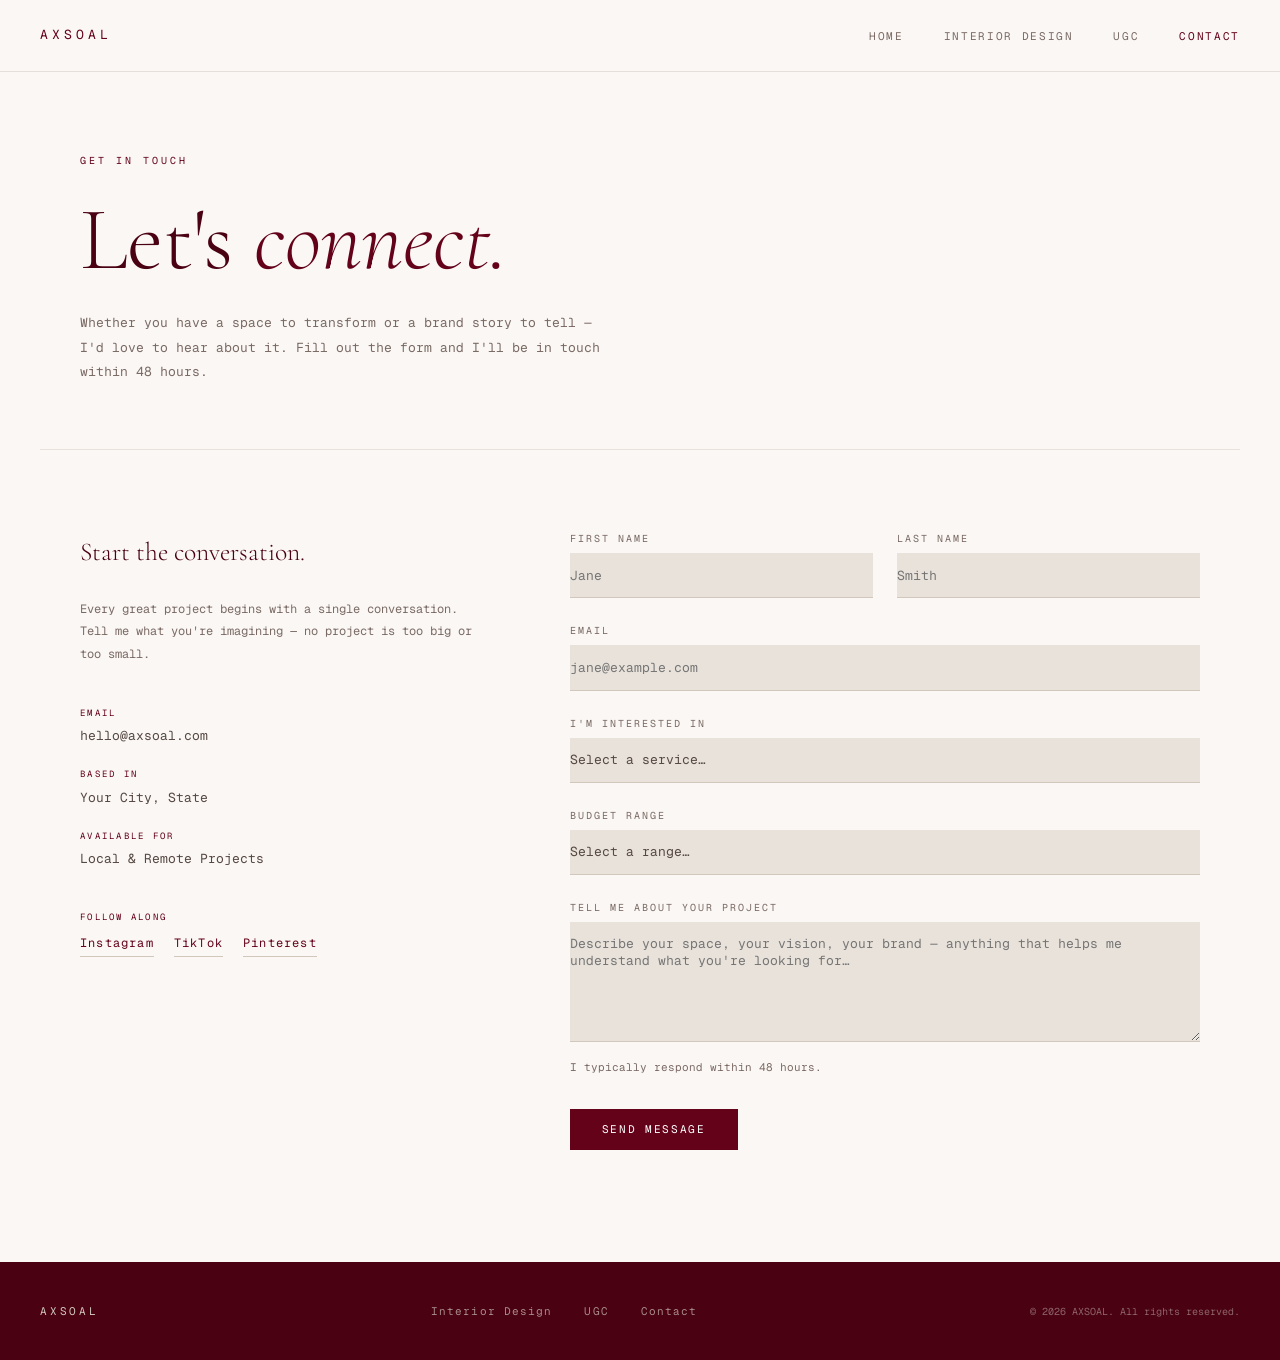
==== contact.html @ 8e4dd04a "Add files via upload" ====
<!DOCTYPE html>
<html lang="en">
<head>
  <meta charset="UTF-8" />
  <meta name="viewport" content="width=device-width, initial-scale=1.0" />
  <title>Contact — AXSOAL</title>
  <link rel="preconnect" href="https://fonts.googleapis.com" />
  <link rel="preconnect" href="https://fonts.gstatic.com" crossorigin />
  <link href="https://fonts.googleapis.com/css2?family=Cormorant+Garamond:ital,wght@0,300;0,400;1,300;1,400&family=Geist+Mono:wght@300;400&display=swap" rel="stylesheet" />
  <link rel="stylesheet" href="style.css" />
</head>
<body>
  <nav class="nav">
    <a href="index.html" class="nav-logo">AXSOAL</a>
    <ul class="nav-links">
      <li><a href="index.html">Home</a></li>
      <li><a href="interior.html">Interior Design</a></li>
      <li><a href="ugc.html">UGC</a></li>
      <li><a href="contact.html" class="active">Contact</a></li>
    </ul>
    <button class="nav-toggle" aria-label="menu">☰</button>
  </nav>

  <div class="page-header fade-up">
    <div class="page-eyebrow">Get in Touch</div>
    <h1 class="page-title">Let's <em>connect.</em></h1>
    <p class="page-desc">Whether you have a space to transform or a brand story to tell — I'd love to hear about it. Fill out the form and I'll be in touch within 48 hours.</p>
  </div>

  <section class="contact-section">
    <div class="contact-grid">
      <div class="contact-info">
        <h3>Start the conversation.</h3>
        <p>Every great project begins with a single conversation. Tell me what you're imagining — no project is too big or too small.</p>

        <div class="contact-detail">
          <div class="contact-detail-label">Email</div>
          <div class="contact-detail-value">hello@axsoal.com</div>
        </div>
        <div class="contact-detail">
          <div class="contact-detail-label">Based in</div>
          <div class="contact-detail-value">Your City, State</div>
        </div>
        <div class="contact-detail">
          <div class="contact-detail-label">Available for</div>
          <div class="contact-detail-value">Local & Remote Projects</div>
        </div>
        <div class="contact-detail" style="margin-top:2.5rem;">
          <div class="contact-detail-label">Follow Along</div>
          <div style="display:flex;gap:1.25rem;margin-top:0.5rem;flex-wrap:wrap;">
            <a href="https://instagram.com/axsoal" target="_blank" class="btn-text">Instagram</a>
            <a href="https://tiktok.com/@axsoal" target="_blank" class="btn-text">TikTok</a>
            <a href="https://pinterest.com/" target="_blank" class="btn-text">Pinterest</a>
          </div>
        </div>
      </div>

      <!-- Powered by Formspree — replace YOUR_FORM_ID after signing up at formspree.io -->
      <form class="contact-form" action="https://formspree.io/f/YOUR_FORM_ID" method="POST">
        <div class="form-row">
          <div class="form-group">
            <label class="form-label" for="first-name">First Name</label>
            <input class="form-input" type="text" id="first-name" name="first_name" required placeholder="Jane" />
          </div>
          <div class="form-group">
            <label class="form-label" for="last-name">Last Name</label>
            <input class="form-input" type="text" id="last-name" name="last_name" required placeholder="Smith" />
          </div>
        </div>

        <div class="form-group">
          <label class="form-label" for="email">Email</label>
          <input class="form-input" type="email" id="email" name="email" required placeholder="jane@example.com" />
        </div>

        <div class="form-group">
          <label class="form-label" for="service">I'm interested in</label>
          <select class="form-select" id="service" name="service">
            <option value="">Select a service…</option>
            <option value="interior-design">Interior Design</option>
            <option value="ugc">UGC Content Creation</option>
            <option value="consultation">Consultation</option>
            <option value="both">Both / Not Sure Yet</option>
          </select>
        </div>

        <div class="form-group">
          <label class="form-label" for="budget">Budget Range</label>
          <select class="form-select" id="budget" name="budget">
            <option value="">Select a range…</option>
            <option value="under-1k">Under $1,000</option>
            <option value="1k-5k">$1,000 – $5,000</option>
            <option value="5k-10k">$5,000 – $10,000</option>
            <option value="10k-plus">$10,000+</option>
            <option value="lets-talk">Let's talk</option>
          </select>
        </div>

        <div class="form-group">
          <label class="form-label" for="message">Tell me about your project</label>
          <textarea class="form-textarea" id="message" name="message" required placeholder="Describe your space, your vision, your brand — anything that helps me understand what you're looking for…"></textarea>
        </div>

        <p class="form-note">I typically respond within 48 hours.</p>
        <button type="submit" class="btn-primary form-submit">Send Message</button>
      </form>
    </div>
  </section>

  <footer class="footer">
    <div class="footer-inner">
      <span class="footer-logo">AXSOAL</span>
      <div class="footer-links">
        <a href="interior.html">Interior Design</a>
        <a href="ugc.html">UGC</a>
        <a href="contact.html">Contact</a>
      </div>
      <span class="footer-copy">© 2026 AXSOAL. All rights reserved.</span>
    </div>
  </footer>

  <script src="nav.js"></script>
</body>
</html>
---- style.css ----
/* ===== AXSOAL · Brand Colors ===== */
*, *::before, *::after { box-sizing: border-box; margin: 0; padding: 0; }

:root {
  --wine:        #640219;
  --wine-dark:   #4a0112;
  --wine-light:  #8a1a35;
  --taupe:       #564843;
  --taupe-light: #7a6a64;
  --linen:       #d1c7bd;
  --linen-light: #e8e2da;
  --mist:        #efefef;
  --white:       #ffffff;
  --ivory:       #faf7f4;
  --font-serif: 'Cormorant Garamond', Georgia, serif;
  --font-mono:  'Geist Mono', monospace;
  --max-w: 1200px;
  --nav-h: 72px;
}

html { scroll-behavior: smooth; }

body {
  font-family: var(--font-mono);
  background: var(--ivory);
  color: var(--taupe);
  font-size: 14px;
  line-height: 1.7;
  -webkit-font-smoothing: antialiased;
}

/* NAV */
.nav {
  position: fixed; top: 0; left: 0; right: 0;
  height: var(--nav-h);
  display: flex; align-items: center; justify-content: space-between;
  padding: 0 2.5rem;
  background: rgba(250,247,244,0.94);
  backdrop-filter: blur(14px);
  border-bottom: 1px solid rgba(209,199,189,0.5);
  z-index: 100;
}
.nav-logo { font-family: var(--font-mono); font-size: 13px; font-weight: 400; letter-spacing: 0.3em; color: var(--wine); text-decoration: none; }
.nav-links { display: flex; gap: 2.5rem; list-style: none; }
.nav-links a { font-size: 11px; letter-spacing: 0.15em; text-transform: uppercase; color: var(--taupe-light); text-decoration: none; transition: color 0.2s; }
.nav-links a:hover, .nav-links a.active { color: var(--wine); }
.nav-toggle { display: none; background: none; border: none; font-size: 20px; cursor: pointer; color: var(--taupe); }

/* HERO */
.hero {
  min-height: 100vh; display: flex; flex-direction: column; justify-content: center;
  padding: calc(var(--nav-h) + 4rem) 2.5rem 5rem;
  max-width: var(--max-w); margin: 0 auto; position: relative;
}
.hero-eyebrow { font-size: 10px; letter-spacing: 0.3em; text-transform: uppercase; color: var(--wine); margin-bottom: 2rem; }
.hero-title { font-family: var(--font-serif); font-size: clamp(4rem,10vw,9rem); font-weight: 300; line-height: 1.0; color: var(--wine-dark); margin-bottom: 2rem; }
.hero-title em { font-style: italic; color: var(--wine); }
.hero-sub { font-size: 13px; color: var(--taupe-light); line-height: 1.9; margin-bottom: 3rem; max-width: 360px; }
.hero-cta { display: flex; gap: 1.5rem; align-items: center; flex-wrap: wrap; }
.hero-line { position: absolute; right: 0; top: 50%; transform: translateY(-50%); width: 1px; height: 40%; background: linear-gradient(to bottom, transparent, var(--linen), transparent); }

/* BUTTONS */
.btn-primary { display: inline-block; padding: 0.85rem 2rem; background: var(--wine); color: var(--white); font-family: var(--font-mono); font-size: 11px; letter-spacing: 0.15em; text-transform: uppercase; text-decoration: none; border: none; cursor: pointer; transition: background 0.25s, transform 0.15s; }
.btn-primary:hover { background: var(--wine-dark); transform: translateY(-1px); }
.btn-ghost { display: inline-block; padding: 0.85rem 2rem; border: 1px solid var(--linen); color: var(--taupe); font-family: var(--font-mono); font-size: 11px; letter-spacing: 0.15em; text-transform: uppercase; text-decoration: none; transition: border-color 0.25s, color 0.25s; }
.btn-ghost:hover { border-color: var(--wine); color: var(--wine); }
.btn-text { font-size: 12px; letter-spacing: 0.1em; color: var(--wine); text-decoration: none; border-bottom: 1px solid var(--linen); padding-bottom: 2px; transition: color 0.2s, border-color 0.2s; }
.btn-text:hover { color: var(--wine-dark); border-color: var(--wine); }

/* STORY */
.story { background: var(--linen-light); padding: 7rem 2.5rem; }
.story-label, .services-label { font-size: 10px; letter-spacing: 0.3em; text-transform: uppercase; color: var(--wine); margin-bottom: 3.5rem; max-width: var(--max-w); margin-left: auto; margin-right: auto; }
.story-grid { display: grid; grid-template-columns: 280px 1fr; gap: 4rem; max-width: var(--max-w); margin: 0 auto; align-items: start; }
.story-image-block { position: relative; }
.story-img-placeholder { width: 100%; aspect-ratio: 3/4; background: var(--linen); display: flex; align-items: center; justify-content: center; }
.story-img-placeholder span { font-size: 11px; letter-spacing: 0.15em; color: var(--white); text-transform: uppercase; opacity: 0.8; }
.story-img-placeholder img { width: 100%; height: 100%; object-fit: cover; display: block; }
.story-img-tag {
  display: block;
  background: var(--wine);
  color: var(--white);
  font-size: 10px;
  letter-spacing: 0.15em;
  text-transform: uppercase;
  padding: 0.6rem 1rem;
  text-align: center;
  margin-top: 0;
}

.story-socials {
  display: flex;
  justify-content: center;
  gap: 1.25rem;
  margin-top: 1.25rem;
}

.story-social-link {
  display: flex;
  align-items: center;
  justify-content: center;
  width: 38px;
  height: 38px;
  border: 1px solid var(--linen);
  color: var(--taupe);
  text-decoration: none;
  transition: border-color 0.2s, color 0.2s, background 0.2s;
}

.story-social-link svg { width: 16px; height: 16px; }

.story-social-link:hover {
  border-color: var(--wine);
  color: var(--wine);
  background: rgba(100, 2, 25, 0.04);
}

.story-connect {
  display: block;
  text-align: center;
  margin-top: 1.25rem;
  font-size: 11px;
}

.story-socials {
  display: flex;
  justify-content: center;
  gap: 1.25rem;
  margin-top: 2rem;
}

.story-social-link {
  display: flex;
  align-items: center;
  justify-content: center;
  width: 38px;
  height: 38px;
  border: 1px solid var(--linen);
  color: var(--taupe-light);
  transition: border-color 0.2s, color 0.2s, background 0.2s;
  text-decoration: none;
}

.story-social-link svg { width: 16px; height: 16px; }

.story-social-link:hover {
  border-color: var(--wine);
  color: var(--wine);
  background: rgba(100, 2, 25, 0.04);
}
.story-text h2 { font-family: var(--font-serif); font-size: clamp(2rem,4vw,3.2rem); font-weight: 300; line-height: 1.2; margin-bottom: 2rem; color: var(--wine-dark); }
.story-text p { font-size: 13px; color: var(--taupe-light); line-height: 1.9; margin-bottom: 1.25rem; max-width: 520px; }
.story-text .btn-text { margin-top: 1rem; display: inline-block; }

/* SERVICES */
.services { padding: 7rem 2.5rem; max-width: var(--max-w); margin: 0 auto; }
.services-grid { display: grid; grid-template-columns: repeat(3,1fr); gap: 2px; }
.service-card { display: block; padding: 3rem 2.5rem; border: 1px solid var(--linen-light); background: var(--ivory); text-decoration: none; color: inherit; position: relative; transition: background 0.3s; overflow: hidden; }
.service-card::before { content: ''; position: absolute; bottom: 0; left: 0; right: 0; height: 2px; background: var(--wine); transform: scaleX(0); transform-origin: left; transition: transform 0.35s ease; }
.service-card:hover { background: var(--linen-light); }
.service-card:hover::before { transform: scaleX(1); }
.service-number { font-size: 10px; letter-spacing: 0.2em; color: var(--linen); margin-bottom: 1.5rem; }
.service-card h3 { font-family: var(--font-serif); font-size: 1.8rem; font-weight: 300; margin-bottom: 1rem; color: var(--wine-dark); }
.service-card p { font-size: 12px; color: var(--taupe-light); line-height: 1.8; margin-bottom: 2rem; }
.service-arrow { font-size: 18px; color: var(--wine); transition: transform 0.2s; }
.service-card:hover .service-arrow { transform: translateX(6px); }

.service-card--soon { cursor: default; opacity: 0.75; }
.service-card--soon:hover { background: var(--ivory); }
.service-card--soon:hover::before { transform: scaleX(0); }
.service-card--soon:hover .service-arrow { transform: none; }

.service-coming-tag {
  display: inline-block;
  font-size: 9px;
  letter-spacing: 0.2em;
  text-transform: uppercase;
  color: var(--wine);
  background: var(--linen-light);
  border: 1px solid var(--linen);
  padding: 3px 10px;
  margin-bottom: 1rem;
}

/* NDA BANNER */
.nda-banner {
  background: var(--linen-light);
  border-left: 3px solid var(--wine);
  padding: 1.25rem 1.75rem;
  max-width: var(--max-w);
  margin: 3rem auto 0;
}
.nda-banner p {
  font-size: 12px;
  color: var(--taupe-light);
  line-height: 1.8;
}
.nda-banner strong { color: var(--taupe); font-weight: 400; }

/* PROJECT DETAIL MODAL */
.project-modal-overlay {
  position: fixed; inset: 0;
  background: rgba(74, 1, 18, 0.5);
  z-index: 300;
  display: flex; align-items: center; justify-content: center;
  opacity: 0; pointer-events: none;
  transition: opacity 0.3s ease;
}
.project-modal-overlay.open { opacity: 1; pointer-events: all; }
.project-modal {
  background: var(--ivory);
  max-width: 680px; width: 90%;
  max-height: 85vh;
  overflow-y: auto;
  padding: 3rem;
  position: relative;
}
.project-modal-close {
  position: absolute; top: 1.5rem; right: 1.5rem;
  background: none; border: none; font-size: 20px;
  cursor: pointer; color: var(--taupe-light); line-height: 1;
}
.project-modal-close:hover { color: var(--wine); }
.project-modal-img {
  width: 100%; aspect-ratio: 16/9;
  background: var(--linen);
  display: flex; align-items: center; justify-content: center;
  margin-bottom: 2rem;
}
.project-modal-img span { font-size: 10px; letter-spacing: 0.15em; text-transform: uppercase; color: rgba(255,255,255,0.6); }
.project-modal-img img { width: 100%; height: 100%; object-fit: cover; }
.project-modal-tag { font-size: 9px; letter-spacing: 0.25em; text-transform: uppercase; color: var(--wine); margin-bottom: 0.75rem; }
.project-modal-title { font-family: var(--font-serif); font-size: 2rem; font-weight: 300; color: var(--wine-dark); margin-bottom: 1.5rem; }
.project-modal-body { font-size: 13px; color: var(--taupe-light); line-height: 1.9; }
.project-modal-nda {
  margin-top: 1.5rem;
  padding-top: 1.5rem;
  border-top: 1px solid var(--linen);
  font-size: 10px;
  letter-spacing: 0.1em;
  text-transform: uppercase;
  color: var(--linen);
}

/* COMING SOON INTERIOR SECTION */
.coming-soon-section {
  background: var(--wine-dark);
  padding: 5rem 2.5rem;
  text-align: center;
}
.coming-soon-section .page-eyebrow { color: var(--linen); margin-bottom: 1.5rem; }
.coming-soon-section h2 {
  font-family: var(--font-serif);
  font-size: clamp(2rem, 5vw, 3.5rem);
  font-weight: 300;
  color: var(--linen-light);
  margin-bottom: 1.5rem;
}
.coming-soon-section h2 em { font-style: italic; color: var(--linen); }
.coming-soon-section p { font-size: 13px; color: var(--linen); opacity: 0.75; line-height: 1.9; max-width: 480px; margin: 0 auto 2.5rem; }
.coming-soon-pill {
  display: inline-block;
  font-size: 10px;
  letter-spacing: 0.2em;
  text-transform: uppercase;
  color: var(--wine);
  background: var(--linen-light);
  padding: 6px 18px;
  margin-bottom: 2rem;
}

/* CTA BAND */
.cta-band { background: var(--wine-dark); padding: 5rem 2.5rem; text-align: center; }
.cta-band-text { font-family: var(--font-serif); font-size: clamp(1.8rem,4vw,3rem); font-weight: 300; color: var(--linen-light); margin-bottom: 2rem; font-style: italic; }

/* PAGE HEADER */
.page-header { padding: calc(var(--nav-h) + 5rem) 2.5rem 4rem; max-width: var(--max-w); margin: 0 auto; border-bottom: 1px solid var(--linen-light); }
.page-eyebrow { font-size: 10px; letter-spacing: 0.3em; text-transform: uppercase; color: var(--wine); margin-bottom: 1.5rem; }
.page-title { font-family: var(--font-serif); font-size: clamp(3rem,7vw,6rem); font-weight: 300; line-height: 1.05; color: var(--wine-dark); margin-bottom: 1.5rem; }
.page-title em { font-style: italic; color: var(--wine); }
.page-desc { font-size: 13px; color: var(--taupe-light); line-height: 1.9; max-width: 520px; }

/* PORTFOLIO GRID */
.portfolio-section { padding: 5rem 2.5rem; max-width: var(--max-w); margin: 0 auto; }
.portfolio-grid { display: grid; grid-template-columns: repeat(12,1fr); gap: 1.5rem; margin-bottom: 3rem; }
.p-card { background: var(--linen-light); overflow: hidden; position: relative; cursor: pointer; }
.p-card.wide  { grid-column: span 7; }
.p-card.tall  { grid-column: span 5; }
.p-card.half  { grid-column: span 6; }
.p-card.third { grid-column: span 4; }
.p-card.full  { grid-column: span 12; }
.p-card-img { width: 100%; aspect-ratio: 4/3; background: var(--linen); display: flex; align-items: center; justify-content: center; overflow: hidden; }
.p-card.tall .p-card-img { aspect-ratio: 3/4; }
.p-card.full .p-card-img { aspect-ratio: 21/9; }
.p-card-img img { width: 100%; height: 100%; object-fit: cover; transition: transform 0.6s ease; }
.p-card:hover .p-card-img img { transform: scale(1.04); }
.p-card-img-placeholder { width: 100%; height: 100%; display: flex; flex-direction: column; align-items: center; justify-content: center; gap: 8px; }
.p-card-img-placeholder span { font-size: 10px; letter-spacing: 0.15em; text-transform: uppercase; color: rgba(255,255,255,0.65); }
.p-card-info { padding: 1.25rem 1.5rem 1.5rem; background: var(--ivory); }
.p-card-tag { font-size: 9px; letter-spacing: 0.2em; text-transform: uppercase; color: var(--wine); margin-bottom: 0.5rem; }
.p-card-title { font-family: var(--font-serif); font-size: 1.3rem; font-weight: 300; color: var(--wine-dark); }

/* PASSWORD GATE */
.password-gate {
  position: fixed; inset: 0;
  background: var(--linen-light);
  z-index: 200;
  display: flex; align-items: center; justify-content: center; flex-direction: column;
}
.password-gate-inner {
  text-align: center; max-width: 380px;
  padding: 3.5rem 2.5rem;
  background: var(--white);
  border: 1px solid var(--linen);
}
.password-gate-logo { font-size: 12px; letter-spacing: 0.3em; color: var(--wine); margin-bottom: 2.5rem; }
.password-gate h2 { font-family: var(--font-serif); font-size: 2rem; font-weight: 300; color: var(--wine-dark); margin-bottom: 0.75rem; }
.password-gate p { font-size: 12px; color: var(--taupe-light); margin-bottom: 2rem; line-height: 1.8; }
.password-gate-input {
  width: 100%; font-family: var(--font-mono); font-size: 14px;
  color: var(--taupe); background: var(--mist);
  border: none; border-bottom: 2px solid var(--linen);
  padding: 0.85rem 0.75rem; outline: none;
  text-align: center; letter-spacing: 0.3em;
  margin-bottom: 0.75rem; transition: border-color 0.2s;
}
.password-gate-input:focus { border-bottom-color: var(--wine); }
.password-gate-error { font-size: 11px; color: var(--wine); margin-bottom: 1rem; min-height: 16px; }

/* UGC PHONES */
.ugc-intro-section { padding: 4rem 2.5rem 2rem; max-width: var(--max-w); margin: 0 auto; }
.ugc-phones-section { padding: 2rem 2.5rem 5rem; max-width: var(--max-w); margin: 0 auto; }
.ugc-phones-grid { display: grid; grid-template-columns: repeat(auto-fill, minmax(200px,1fr)); gap: 2.5rem; justify-items: center; }

.iphone-frame { width: 200px; position: relative; cursor: pointer; }
.iphone-outer {
  width: 200px; height: 432px;
  background: #1c1c1e;
  border-radius: 38px;
  padding: 14px 10px;
  position: relative;
  box-shadow: inset 0 0 0 2px #3a3a3c, 0 0 0 1px #111, 6px 14px 36px rgba(100,2,25,0.2);
}
.iphone-outer::before {
  content: '';
  position: absolute; top: 14px; left: 50%; transform: translateX(-50%);
  width: 64px; height: 7px;
  background: #2c2c2e; border-radius: 5px; z-index: 10;
}
.iphone-outer::after {
  content: '';
  position: absolute; bottom: 22px; left: 50%; transform: translateX(-50%);
  width: 60px; height: 4px;
  background: #3a3a3c; border-radius: 3px;
}
.iphone-screen { width: 100%; height: 100%; background: var(--linen-light); border-radius: 26px; overflow: hidden; position: relative; display: flex; align-items: center; justify-content: center; }
.iphone-screen video, .iphone-screen img { width: 100%; height: 100%; object-fit: cover; display: block; }

.iphone-drop-zone {
  width: 100%; height: 100%;
  display: flex; flex-direction: column; align-items: center; justify-content: center; gap: 10px;
  background: var(--linen-light); border-radius: 26px;
  border: 2px dashed var(--linen); transition: border-color 0.2s, background 0.2s; cursor: pointer;
}
.iphone-drop-zone.dragover { border-color: var(--wine); background: rgba(100,2,25,0.04); }
.iphone-drop-icon { width: 36px; height: 36px; border-radius: 50%; background: var(--wine); display: flex; align-items: center; justify-content: center; }
.iphone-drop-label { font-size: 10px; letter-spacing: 0.1em; text-transform: uppercase; color: var(--taupe-light); text-align: center; padding: 0 16px; line-height: 1.6; }
.iphone-brand-label { margin-top: 14px; text-align: center; }
.iphone-brand-tag { font-size: 9px; letter-spacing: 0.2em; text-transform: uppercase; color: var(--wine); margin-bottom: 3px; }
.iphone-brand-name { font-family: var(--font-serif); font-size: 1rem; font-weight: 300; color: var(--wine-dark); }
.iphone-file-input { display: none; }
.iphone-remove-btn { display: none; font-size: 10px; letter-spacing: 0.12em; text-transform: uppercase; color: var(--wine); background: none; border: none; cursor: pointer; margin-top: 6px; text-decoration: underline; }

/* UGC STATS */
.ugc-stats { display: grid; grid-template-columns: repeat(3,1fr); gap: 2px; background: var(--linen); margin: 0 auto 4rem; max-width: var(--max-w); }
.ugc-stat { background: var(--ivory); padding: 2.5rem 2rem; text-align: center; }
.ugc-stat-num { font-family: var(--font-serif); font-size: 3rem; font-weight: 300; color: var(--wine); display: block; margin-bottom: 0.5rem; }
.ugc-stat-label { font-size: 10px; letter-spacing: 0.2em; text-transform: uppercase; color: var(--taupe-light); }

/* UGC OFFERS */
.ugc-offers { background: var(--linen-light); padding: 5rem 2.5rem; }
.ugc-offers-inner { max-width: var(--max-w); margin: 0 auto; }
.ugc-offers-grid { display: grid; grid-template-columns: repeat(auto-fit,minmax(220px,1fr)); gap: 3rem; margin-top: 3rem; }
.ugc-offer-title { font-family: var(--font-serif); font-size: 1.4rem; font-weight: 300; margin-bottom: 0.75rem; color: var(--wine-dark); }
.ugc-offer-p { font-size: 12px; color: var(--taupe-light); line-height: 1.9; }

/* CONTACT */
.contact-section { padding: 5rem 2.5rem 7rem; max-width: var(--max-w); margin: 0 auto; }
.contact-grid { display: grid; grid-template-columns: 1fr 1.6fr; gap: 6rem; align-items: start; }
.contact-info h3 { font-family: var(--font-serif); font-size: 1.6rem; font-weight: 300; margin-bottom: 1.5rem; color: var(--wine-dark); }
.contact-info p { font-size: 12px; color: var(--taupe-light); line-height: 1.9; margin-bottom: 2.5rem; }
.contact-detail { margin-bottom: 1.25rem; }
.contact-detail-label { font-size: 9px; letter-spacing: 0.25em; text-transform: uppercase; color: var(--wine); margin-bottom: 4px; }
.contact-detail-value { font-size: 13px; color: var(--taupe); }
.contact-form { display: flex; flex-direction: column; gap: 1.5rem; }
.form-group { display: flex; flex-direction: column; gap: 6px; }
.form-label { font-size: 10px; letter-spacing: 0.2em; text-transform: uppercase; color: var(--taupe-light); }
.form-input, .form-textarea, .form-select { font-family: var(--font-mono); font-size: 13px; color: var(--taupe); background: var(--linen-light); border: none; border-bottom: 1px solid var(--linen); padding: 0.85rem 0; outline: none; transition: border-color 0.2s; width: 100%; -webkit-appearance: none; }
.form-input:focus, .form-textarea:focus, .form-select:focus { border-bottom-color: var(--wine); }
.form-textarea { resize: vertical; min-height: 120px; }
.form-row { display: grid; grid-template-columns: 1fr 1fr; gap: 1.5rem; }
.form-submit { margin-top: 0.5rem; align-self: flex-start; }
.form-note { font-size: 11px; color: var(--taupe-light); margin-top: -0.5rem; }

/* FOOTER */
.footer { background: var(--wine-dark); padding: 2.5rem; }
.footer-inner { max-width: var(--max-w); margin: 0 auto; display: flex; align-items: center; justify-content: space-between; flex-wrap: wrap; gap: 1rem; }
.footer-logo { font-size: 11px; letter-spacing: 0.25em; color: var(--linen); }
.footer-links { display: flex; gap: 2rem; }
.footer-links a { font-size: 11px; letter-spacing: 0.1em; color: var(--linen); text-decoration: none; opacity: 0.7; transition: opacity 0.2s; }
.footer-links a:hover { opacity: 1; }
.footer-copy { font-size: 10px; color: var(--linen); opacity: 0.5; }

/* MOBILE NAV */
.nav-mobile-menu { display: none; position: fixed; top: var(--nav-h); left: 0; right: 0; bottom: 0; background: var(--ivory); z-index: 99; flex-direction: column; align-items: center; justify-content: center; gap: 2.5rem; }
.nav-mobile-menu.open { display: flex; }
.nav-mobile-menu a { font-family: var(--font-serif); font-size: 2.5rem; font-weight: 300; color: var(--wine-dark); text-decoration: none; font-style: italic; transition: color 0.2s; }
.nav-mobile-menu a:hover { color: var(--wine); }

/* ANIMATIONS */
.fade-up { opacity: 0; transform: translateY(30px); animation: fadeUp 0.8s ease forwards; }
@keyframes fadeUp { to { opacity: 1; transform: translateY(0); } }

/* RESPONSIVE */
@media (max-width: 900px) {
  .nav-links { display: none; }
  .nav-toggle { display: block; }
  .story-grid { grid-template-columns: 1fr; gap: 3rem; }
  .story-img-placeholder { aspect-ratio: 4/3; }
  .story-img-tag { right: 0; }
  .services-grid { grid-template-columns: 1fr; }
  .portfolio-grid { grid-template-columns: 1fr 1fr; }
  .p-card.wide, .p-card.tall, .p-card.half, .p-card.third, .p-card.full { grid-column: span 2; }
  .contact-grid { grid-template-columns: 1fr; gap: 3rem; }
  .form-row { grid-template-columns: 1fr; }
  .ugc-stats { grid-template-columns: 1fr; }
  .ugc-phones-grid { grid-template-columns: repeat(2,1fr); }
  .footer-inner { flex-direction: column; text-align: center; }
}
@media (max-width: 500px) {
  .nav { padding: 0 1.25rem; }
  .hero, .story, .services, .portfolio-section, .contact-section, .ugc-intro-section, .ugc-phones-section { padding-left: 1.25rem; padding-right: 1.25rem; }
  .portfolio-grid { grid-template-columns: 1fr; }
  .p-card.wide, .p-card.tall, .p-card.half, .p-card.third, .p-card.full { grid-column: span 1; }
  .ugc-phones-grid { grid-template-columns: repeat(2,1fr); gap: 1.25rem; }
  .iphone-frame, .iphone-outer { width: 155px; }
  .iphone-outer { height: 334px; }
}
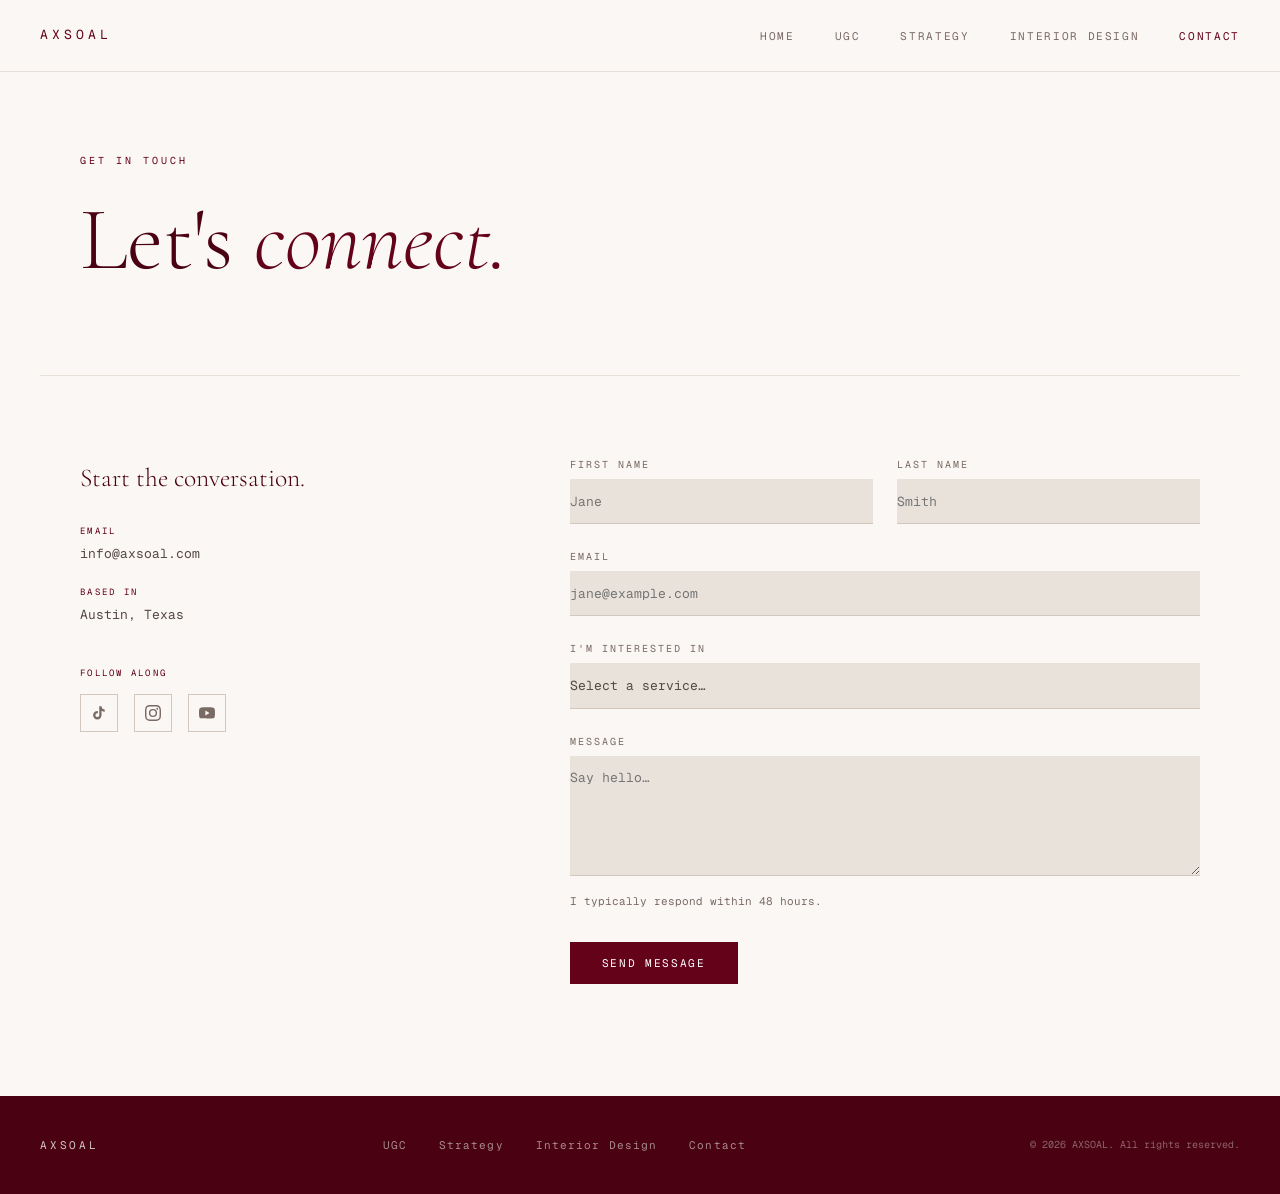
==== commit 1e1d41ba: "Add files via upload" ====
--- a/contact.html
+++ b/contact.html
@@ -14,8 +14,9 @@
     <a href="index.html" class="nav-logo">AXSOAL</a>
     <ul class="nav-links">
       <li><a href="index.html">Home</a></li>
+      <li><a href="ugc.html">UGC</a></li>
+      <li><a href="strategy.html">Strategy</a></li>
       <li><a href="interior.html">Interior Design</a></li>
-      <li><a href="ugc.html">UGC</a></li>
       <li><a href="contact.html" class="active">Contact</a></li>
     </ul>
     <button class="nav-toggle" aria-label="menu">☰</button>
@@ -24,38 +25,41 @@
   <div class="page-header fade-up">
     <div class="page-eyebrow">Get in Touch</div>
     <h1 class="page-title">Let's <em>connect.</em></h1>
-    <p class="page-desc">Whether you have a space to transform or a brand story to tell — I'd love to hear about it. Fill out the form and I'll be in touch within 48 hours.</p>
   </div>
 
   <section class="contact-section">
     <div class="contact-grid">
+
       <div class="contact-info">
         <h3>Start the conversation.</h3>
-        <p>Every great project begins with a single conversation. Tell me what you're imagining — no project is too big or too small.</p>
 
         <div class="contact-detail">
           <div class="contact-detail-label">Email</div>
-          <div class="contact-detail-value">hello@axsoal.com</div>
+          <div class="contact-detail-value">info@axsoal.com</div>
         </div>
+
         <div class="contact-detail">
           <div class="contact-detail-label">Based in</div>
-          <div class="contact-detail-value">Your City, State</div>
+          <div class="contact-detail-value">Austin, Texas</div>
         </div>
-        <div class="contact-detail">
-          <div class="contact-detail-label">Available for</div>
-          <div class="contact-detail-value">Local & Remote Projects</div>
-        </div>
+
         <div class="contact-detail" style="margin-top:2.5rem;">
           <div class="contact-detail-label">Follow Along</div>
-          <div style="display:flex;gap:1.25rem;margin-top:0.5rem;flex-wrap:wrap;">
-            <a href="https://instagram.com/axsoal" target="_blank" class="btn-text">Instagram</a>
-            <a href="https://tiktok.com/@axsoal" target="_blank" class="btn-text">TikTok</a>
-            <a href="https://pinterest.com/" target="_blank" class="btn-text">Pinterest</a>
+          <div class="contact-socials">
+            <a href="https://www.tiktok.com/@anniexyaps" target="_blank" aria-label="TikTok" class="story-social-link">
+              <svg viewBox="0 0 24 24" fill="currentColor"><path d="M19.59 6.69a4.83 4.83 0 0 1-3.77-4.25V2h-3.45v13.67a2.89 2.89 0 0 1-2.88 2.5 2.89 2.89 0 0 1-2.89-2.89 2.89 2.89 0 0 1 2.89-2.89c.28 0 .54.04.79.1V9.01a6.33 6.33 0 0 0-.79-.05 6.34 6.34 0 0 0-6.34 6.34 6.34 6.34 0 0 0 6.34 6.34 6.34 6.34 0 0 0 6.33-6.34V8.69a8.18 8.18 0 0 0 4.78 1.52V6.76a4.85 4.85 0 0 1-1.01-.07z"/></svg>
+            </a>
+            <a href="https://www.instagram.com/axsoal" target="_blank" aria-label="Instagram" class="story-social-link">
+              <svg viewBox="0 0 24 24" fill="currentColor"><path d="M12 2.163c3.204 0 3.584.012 4.85.07 3.252.148 4.771 1.691 4.919 4.919.058 1.265.069 1.645.069 4.849 0 3.205-.012 3.584-.069 4.849-.149 3.225-1.664 4.771-4.919 4.919-1.266.058-1.644.07-4.85.07-3.204 0-3.584-.012-4.849-.07-3.26-.149-4.771-1.699-4.919-4.92-.058-1.265-.07-1.644-.07-4.849 0-3.204.013-3.583.07-4.849.149-3.227 1.664-4.771 4.919-4.919 1.266-.057 1.645-.069 4.849-.069zM12 0C8.741 0 8.333.014 7.053.072 2.695.272.273 2.69.073 7.052.014 8.333 0 8.741 0 12c0 3.259.014 3.668.072 4.948.2 4.358 2.618 6.78 6.98 6.98C8.333 23.986 8.741 24 12 24c3.259 0 3.668-.014 4.948-.072 4.354-.2 6.782-2.618 6.979-6.98.059-1.28.073-1.689.073-4.948 0-3.259-.014-3.667-.072-4.947-.196-4.354-2.617-6.78-6.979-6.98C15.668.014 15.259 0 12 0zm0 5.838a6.162 6.162 0 1 0 0 12.324 6.162 6.162 0 0 0 0-12.324zM12 16a4 4 0 1 1 0-8 4 4 0 0 1 0 8zm6.406-11.845a1.44 1.44 0 1 0 0 2.881 1.44 1.44 0 0 0 0-2.881z"/></svg>
+            </a>
+            <a href="https://www.youtube.com/@anniexyaps" target="_blank" aria-label="YouTube" class="story-social-link">
+              <svg viewBox="0 0 24 24" fill="currentColor"><path d="M23.498 6.186a3.016 3.016 0 0 0-2.122-2.136C19.505 3.545 12 3.545 12 3.545s-7.505 0-9.377.505A3.017 3.017 0 0 0 .502 6.186C0 8.07 0 12 0 12s0 3.93.502 5.814a3.016 3.016 0 0 0 2.122 2.136c1.871.505 9.376.505 9.376.505s7.505 0 9.377-.505a3.015 3.015 0 0 0 2.122-2.136C24 15.93 24 12 24 12s0-3.93-.502-5.814zM9.545 15.568V8.432L15.818 12l-6.273 3.568z"/></svg>
+            </a>
           </div>
         </div>
       </div>
 
-      <!-- Powered by Formspree — replace YOUR_FORM_ID after signing up at formspree.io -->
+      <!-- Formspree — replace YOUR_FORM_ID at formspree.io -->
       <form class="contact-form" action="https://formspree.io/f/YOUR_FORM_ID" method="POST">
         <div class="form-row">
           <div class="form-group">
@@ -77,28 +81,17 @@
           <label class="form-label" for="service">I'm interested in</label>
           <select class="form-select" id="service" name="service">
             <option value="">Select a service…</option>
-            <option value="interior-design">Interior Design</option>
             <option value="ugc">UGC Content Creation</option>
-            <option value="consultation">Consultation</option>
-            <option value="both">Both / Not Sure Yet</option>
+            <option value="strategy">Social Media Strategy</option>
+            <option value="interior">Interior Design Portfolio Access</option>
+            <option value="virtual">Virtual Design Waitlist</option>
+            <option value="other">Other</option>
           </select>
         </div>
 
         <div class="form-group">
-          <label class="form-label" for="budget">Budget Range</label>
-          <select class="form-select" id="budget" name="budget">
-            <option value="">Select a range…</option>
-            <option value="under-1k">Under $1,000</option>
-            <option value="1k-5k">$1,000 – $5,000</option>
-            <option value="5k-10k">$5,000 – $10,000</option>
-            <option value="10k-plus">$10,000+</option>
-            <option value="lets-talk">Let's talk</option>
-          </select>
-        </div>
-
-        <div class="form-group">
-          <label class="form-label" for="message">Tell me about your project</label>
-          <textarea class="form-textarea" id="message" name="message" required placeholder="Describe your space, your vision, your brand — anything that helps me understand what you're looking for…"></textarea>
+          <label class="form-label" for="message">Message</label>
+          <textarea class="form-textarea" id="message" name="message" required placeholder="Say hello…"></textarea>
         </div>
 
         <p class="form-note">I typically respond within 48 hours.</p>
@@ -111,8 +104,9 @@
     <div class="footer-inner">
       <span class="footer-logo">AXSOAL</span>
       <div class="footer-links">
+        <a href="ugc.html">UGC</a>
+        <a href="strategy.html">Strategy</a>
         <a href="interior.html">Interior Design</a>
-        <a href="ugc.html">UGC</a>
         <a href="contact.html">Contact</a>
       </div>
       <span class="footer-copy">© 2026 AXSOAL. All rights reserved.</span>
--- a/style.css
+++ b/style.css
@@ -445,3 +445,64 @@
   .iphone-frame, .iphone-outer { width: 155px; }
   .iphone-outer { height: 334px; }
 }
+
+/* ===== UGC ROW LABELS ===== */
+.ugc-row-label {
+  font-family: var(--font-serif);
+  font-size: 1.6rem;
+  font-weight: 300;
+  font-style: italic;
+  color: var(--wine-dark);
+  padding: 3rem 0 1.5rem;
+  border-top: 1px solid var(--linen-light);
+  margin-top: 1rem;
+}
+.ugc-row-label:first-child { border-top: none; margin-top: 0; padding-top: 0; }
+.ugc-phones-grid { display: grid; grid-template-columns: repeat(4, 1fr); gap: 2rem; justify-items: center; }
+
+/* ===== WHY CONTENT CREATION ===== */
+.ugc-why { background: var(--wine-dark); padding: 6rem 2.5rem; }
+.ugc-why-inner { max-width: var(--max-w); margin: 0 auto; }
+.ugc-why-title { font-family: var(--font-serif); font-size: clamp(2rem,5vw,3.5rem); font-weight: 300; color: var(--linen-light); margin-bottom: 2rem; }
+.ugc-why-intro { font-size: 13px; color: var(--linen); opacity: 0.85; line-height: 1.9; max-width: 620px; margin-bottom: 1rem; }
+.ugc-why-sub { font-size: 12px; color: var(--linen); opacity: 0.7; letter-spacing: 0.05em; margin-bottom: 1.5rem; }
+.ugc-why-list { list-style: none; display: flex; flex-direction: column; gap: 0.9rem; max-width: 520px; }
+.ugc-why-list li { font-size: 13px; color: var(--linen-light); line-height: 1.7; padding-left: 1.5rem; position: relative; }
+.ugc-why-list li::before { content: '—'; position: absolute; left: 0; color: var(--wine-light); }
+
+/* ===== STRATEGY PAGE ===== */
+.strategy-stats-section { padding: 5rem 2.5rem 3rem; max-width: var(--max-w); margin: 0 auto; }
+.strategy-stats-label { font-size: 10px; letter-spacing: 0.3em; text-transform: uppercase; color: var(--wine); margin-bottom: 2.5rem; }
+.strategy-stats-grid { display: grid; grid-template-columns: repeat(4,1fr); gap: 2px; background: var(--linen); }
+.kpi-card { background: var(--ivory); padding: 2.5rem 2rem; text-align: center; }
+.kpi-value { font-family: var(--font-serif); font-size: 3rem; font-weight: 300; color: var(--wine); margin-bottom: 0.5rem; }
+.kpi-label { font-size: 10px; letter-spacing: 0.2em; text-transform: uppercase; color: var(--taupe); margin-bottom: 0.5rem; }
+.kpi-desc { font-size: 11px; color: var(--taupe-light); line-height: 1.7; }
+.strategy-cases-section { padding: 4rem 2.5rem; max-width: var(--max-w); margin: 0 auto; }
+.strategy-cases-grid { display: grid; grid-template-columns: 1fr 1fr; gap: 2rem; margin-top: 2.5rem; }
+.case-card { background: var(--linen-light); padding: 2.5rem; }
+.case-platform { font-size: 9px; letter-spacing: 0.25em; text-transform: uppercase; color: var(--wine); margin-bottom: 0.5rem; }
+.case-title { font-family: var(--font-serif); font-size: 1.6rem; font-weight: 300; color: var(--wine-dark); margin-bottom: 1.5rem; }
+.case-img { width: 100%; aspect-ratio: 16/9; background: var(--linen); display: flex; align-items: center; justify-content: center; margin-bottom: 1.5rem; }
+.case-img span { font-size: 10px; letter-spacing: 0.12em; text-transform: uppercase; color: rgba(255,255,255,0.6); }
+.case-img img { width: 100%; height: 100%; object-fit: cover; }
+.case-body { font-size: 12px; color: var(--taupe-light); line-height: 1.9; margin-bottom: 1.5rem; }
+.case-metrics { display: grid; grid-template-columns: repeat(3,1fr); gap: 1rem; border-top: 1px solid var(--linen); padding-top: 1.25rem; }
+.case-metric { text-align: center; }
+.case-metric-val { display: block; font-family: var(--font-serif); font-size: 1.4rem; font-weight: 300; color: var(--wine); margin-bottom: 3px; }
+.case-metric-lbl { font-size: 9px; letter-spacing: 0.15em; text-transform: uppercase; color: var(--taupe-light); }
+
+/* ===== CONTACT SOCIALS ===== */
+.contact-socials { display: flex; gap: 1rem; margin-top: 0.75rem; }
+
+/* ===== RESPONSIVE UPDATES ===== */
+@media (max-width: 900px) {
+  .ugc-phones-grid { grid-template-columns: repeat(2,1fr); }
+  .strategy-stats-grid { grid-template-columns: repeat(2,1fr); }
+  .strategy-cases-grid { grid-template-columns: 1fr; }
+}
+@media (max-width: 500px) {
+  .ugc-phones-grid { grid-template-columns: repeat(2,1fr); gap: 1rem; }
+  .iphone-frame, .iphone-outer { width: 100%; max-width: 160px; }
+  .iphone-outer { height: auto; aspect-ratio: 9/19.5; }
+}
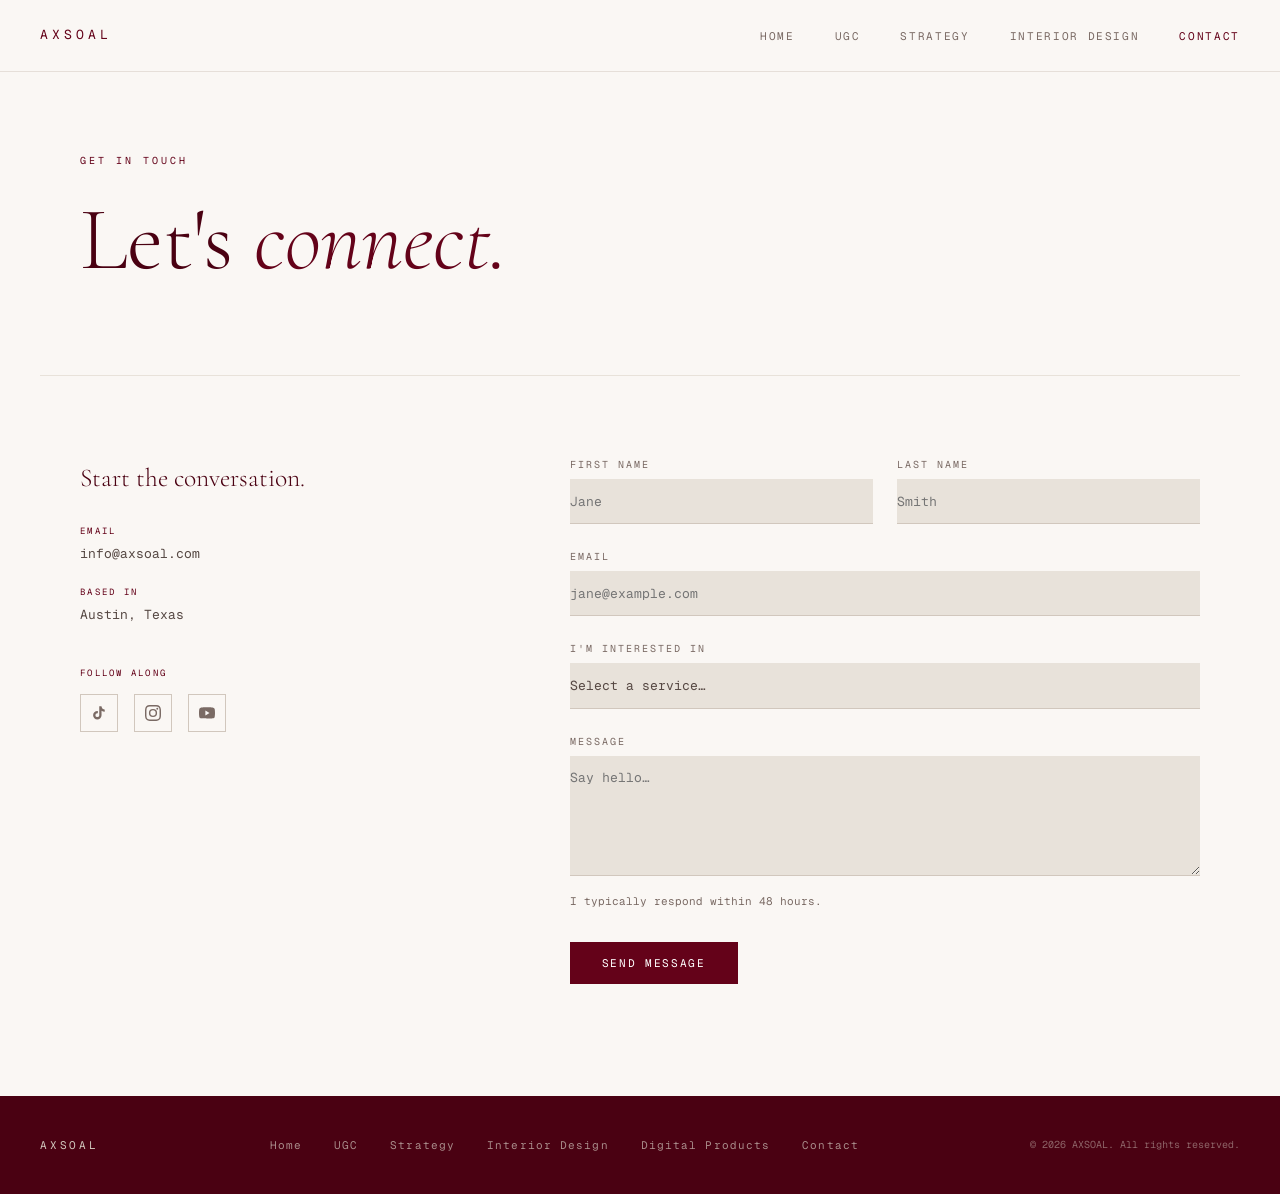
==== commit c504b6df: "Add files via upload" ====
--- a/contact.html
+++ b/contact.html
@@ -104,9 +104,11 @@
     <div class="footer-inner">
       <span class="footer-logo">AXSOAL</span>
       <div class="footer-links">
+        <a href="index.html">Home</a>
         <a href="ugc.html">UGC</a>
         <a href="strategy.html">Strategy</a>
         <a href="interior.html">Interior Design</a>
+        <a href="digital-products.html">Digital Products</a>
         <a href="contact.html">Contact</a>
       </div>
       <span class="footer-copy">© 2026 AXSOAL. All rights reserved.</span>
--- a/style.css
+++ b/style.css
@@ -468,7 +468,8 @@
 .ugc-why-sub { font-size: 12px; color: var(--linen); opacity: 0.7; letter-spacing: 0.05em; margin-bottom: 1.5rem; }
 .ugc-why-list { list-style: none; display: flex; flex-direction: column; gap: 0.9rem; max-width: 520px; }
 .ugc-why-list li { font-size: 13px; color: var(--linen-light); line-height: 1.7; padding-left: 1.5rem; position: relative; }
-.ugc-why-list li::before { content: '—'; position: absolute; left: 0; color: var(--wine-light); }
+.ugc-why-list li::before { content: '—'; position: absolute; left: 0; color: var(--white); }
+.ugc-why .page-eyebrow { color: var(--white); }
 
 /* ===== STRATEGY PAGE ===== */
 .strategy-stats-section { padding: 5rem 2.5rem 3rem; max-width: var(--max-w); margin: 0 auto; }
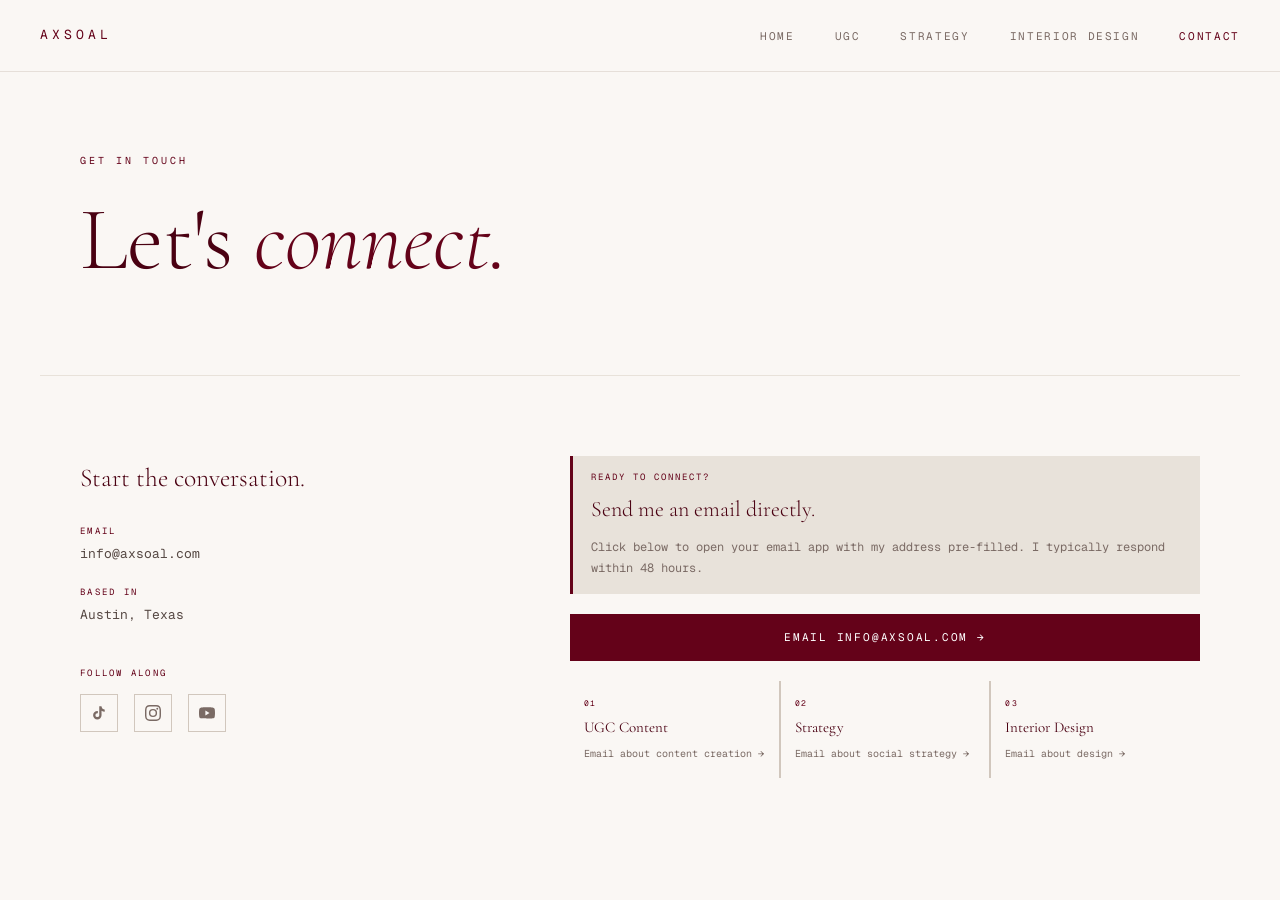
==== commit 3c28bb4e: "Update site" ====
--- a/contact.html
+++ b/contact.html
@@ -59,62 +59,39 @@
         </div>
       </div>
 
-      <!-- Formspree — replace YOUR_FORM_ID at formspree.io -->
-      <form class="contact-form" action="https://formspree.io/f/YOUR_FORM_ID" method="POST">
-        <div class="form-row">
-          <div class="form-group">
-            <label class="form-label" for="first-name">First Name</label>
-            <input class="form-input" type="text" id="first-name" name="first_name" required placeholder="Jane" />
-          </div>
-          <div class="form-group">
-            <label class="form-label" for="last-name">Last Name</label>
-            <input class="form-input" type="text" id="last-name" name="last_name" required placeholder="Smith" />
-          </div>
+      <!-- Direct email contact -->
+      <div class="contact-form" style="display:flex;flex-direction:column;gap:20px;">
+
+        <div style="border-left:3px solid var(--wine);padding:14px 18px;background:var(--linen-light);">
+          <div style="font-size:9px;letter-spacing:0.22em;text-transform:uppercase;color:var(--wine);margin-bottom:6px;">Ready to connect?</div>
+          <div style="font-family:var(--font-serif);font-size:22px;font-weight:300;color:var(--wine-dark);margin-bottom:8px;">Send me an email directly.</div>
+          <div style="font-size:12px;color:var(--taupe-light);line-height:1.8;">Click below to open your email app with my address pre-filled. I typically respond within 48 hours.</div>
         </div>
 
-        <div class="form-group">
-          <label class="form-label" for="email">Email</label>
-          <input class="form-input" type="email" id="email" name="email" required placeholder="jane@example.com" />
+        <a href="mailto:info@axsoal.com?subject=AXSOAL%20Inquiry" 
+           style="display:inline-block;background:var(--wine);color:#fff;font-family:var(--font-mono);font-size:11px;letter-spacing:0.16em;text-transform:uppercase;padding:14px 28px;text-decoration:none;text-align:center;transition:background 0.2s;"
+           onmouseover="this.style.background='var(--wine-dark)'"
+           onmouseout="this.style.background='var(--wine)'">
+          Email info@axsoal.com →
+        </a>
+
+        <div style="display:grid;grid-template-columns:1fr 1fr 1fr;gap:2px;background:var(--linen);">
+          <a href="mailto:info@axsoal.com?subject=UGC%20Content%20Inquiry" style="background:var(--ivory);padding:16px 14px;text-decoration:none;display:block;">
+            <div style="font-size:8px;letter-spacing:0.2em;text-transform:uppercase;color:var(--wine);margin-bottom:5px;">01</div>
+            <div style="font-family:var(--font-serif);font-size:15px;color:var(--wine-dark);margin-bottom:4px;">UGC Content</div>
+            <div style="font-size:10px;color:var(--taupe-light);">Email about content creation →</div>
+          </a>
+          <a href="mailto:info@axsoal.com?subject=Social%20Media%20Strategy%20Inquiry" style="background:var(--ivory);padding:16px 14px;text-decoration:none;display:block;">
+            <div style="font-size:8px;letter-spacing:0.2em;text-transform:uppercase;color:var(--wine);margin-bottom:5px;">02</div>
+            <div style="font-family:var(--font-serif);font-size:15px;color:var(--wine-dark);margin-bottom:4px;">Strategy</div>
+            <div style="font-size:10px;color:var(--taupe-light);">Email about social strategy →</div>
+          </a>
+          <a href="mailto:info@axsoal.com?subject=Interior%20Design%20Inquiry" style="background:var(--ivory);padding:16px 14px;text-decoration:none;display:block;">
+            <div style="font-size:8px;letter-spacing:0.2em;text-transform:uppercase;color:var(--wine);margin-bottom:5px;">03</div>
+            <div style="font-family:var(--font-serif);font-size:15px;color:var(--wine-dark);margin-bottom:4px;">Interior Design</div>
+            <div style="font-size:10px;color:var(--taupe-light);">Email about design →</div>
+          </a>
         </div>
 
-        <div class="form-group">
-          <label class="form-label" for="service">I'm interested in</label>
-          <select class="form-select" id="service" name="service">
-            <option value="">Select a service…</option>
-            <option value="ugc">UGC Content Creation</option>
-            <option value="strategy">Social Media Strategy</option>
-            <option value="interior">Interior Design Portfolio Access</option>
-            <option value="virtual">Virtual Design Waitlist</option>
-            <option value="other">Other</option>
-          </select>
-        </div>
+      </div>
 
-        <div class="form-group">
-          <label class="form-label" for="message">Message</label>
-          <textarea class="form-textarea" id="message" name="message" required placeholder="Say hello…"></textarea>
-        </div>
-
-        <p class="form-note">I typically respond within 48 hours.</p>
-        <button type="submit" class="btn-primary form-submit">Send Message</button>
-      </form>
-    </div>
-  </section>
-
-  <footer class="footer">
-    <div class="footer-inner">
-      <span class="footer-logo">AXSOAL</span>
-      <div class="footer-links">
-        <a href="index.html">Home</a>
-        <a href="ugc.html">UGC</a>
-        <a href="strategy.html">Strategy</a>
-        <a href="interior.html">Interior Design</a>
-        <a href="digital-products.html">Digital Products</a>
-        <a href="contact.html">Contact</a>
-      </div>
-      <span class="footer-copy">© 2026 AXSOAL. All rights reserved.</span>
-    </div>
-  </footer>
-
-  <script src="nav.js"></script>
-</body>
-</html>
--- a/style.css
+++ b/style.css
@@ -352,8 +352,8 @@
   width: 60px; height: 4px;
   background: #3a3a3c; border-radius: 3px;
 }
-.iphone-screen { width: 100%; height: 100%; background: var(--linen-light); border-radius: 26px; overflow: hidden; position: relative; display: flex; align-items: center; justify-content: center; }
-.iphone-screen video, .iphone-screen img { width: 100%; height: 100%; object-fit: cover; display: block; }
+.iphone-screen { width: 100%; height: 100%; background: var(--linen-light); border-radius: 26px; overflow: hidden; position: relative; display: flex; align-items: center; justify-content: center; isolation: isolate; }
+.iphone-screen video, .iphone-screen img { width: 100%; height: 100%; object-fit: cover; display: block; border-radius: 0; }
 
 .iphone-drop-zone {
   width: 100%; height: 100%;
@@ -507,3 +507,190 @@
   .iphone-frame, .iphone-outer { width: 100%; max-width: 160px; }
   .iphone-outer { height: auto; aspect-ratio: 9/19.5; }
 }
+
+/* ===== UGC FEATURED VIRAL ROW ===== */
+.ugc-featured-section {
+  padding: 4rem 2.5rem 3rem;
+  max-width: var(--max-w);
+  margin: 0 auto;
+}
+.ugc-featured-inner {
+  display: grid;
+  grid-template-columns: 200px 1fr;
+  gap: 5rem;
+  align-items: center;
+}
+.ugc-featured-phone {
+  display: flex;
+  flex-direction: column;
+  align-items: center;
+  gap: 1rem;
+}
+.ugc-featured-phone-label {
+  text-align: center;
+}
+.ugc-featured-content {}
+.ugc-featured-title {
+  font-family: var(--font-serif);
+  font-size: clamp(2rem, 4vw, 3rem);
+  font-weight: 300;
+  line-height: 1.1;
+  color: var(--wine-dark);
+  margin-bottom: 1.25rem;
+}
+.ugc-featured-title em { font-style: italic; color: var(--wine); }
+.ugc-featured-desc {
+  font-size: 13px;
+  color: var(--taupe-light);
+  line-height: 1.9;
+  max-width: 520px;
+  margin-bottom: 2rem;
+}
+.ugc-featured-stats {
+  display: grid;
+  grid-template-columns: repeat(4, 1fr);
+  gap: 2px;
+  background: var(--linen);
+  margin-bottom: 1.5rem;
+}
+.ugc-featured-stat {
+  background: var(--ivory);
+  padding: 1.25rem 1rem;
+  text-align: center;
+}
+.ugc-stat-num {
+  font-family: var(--font-serif);
+  font-size: 1.8rem;
+  font-weight: 300;
+  color: var(--wine);
+  display: block;
+  line-height: 1;
+  margin-bottom: 0.35rem;
+}
+.ugc-stat-lbl {
+  font-size: 9px;
+  letter-spacing: 0.2em;
+  text-transform: uppercase;
+  color: var(--taupe);
+  display: block;
+}
+.ugc-featured-badge {
+  display: inline-flex;
+  align-items: center;
+  gap: 8px;
+  font-size: 10px;
+  letter-spacing: 0.15em;
+  text-transform: uppercase;
+  color: var(--wine);
+  background: var(--linen-light);
+  border: 1px solid var(--linen);
+  padding: 6px 14px;
+}
+
+@media (max-width: 900px) {
+  .ugc-featured-inner { grid-template-columns: 1fr; gap: 2rem; }
+  .ugc-featured-stats { grid-template-columns: repeat(2, 1fr); }
+}
+
+/* ===== UGC FEATURED TIKTOK LINK ===== */
+.ugc-featured-link {
+  display: block;
+  text-decoration: none;
+  position: relative;
+}
+.ugc-featured-link .iphone-outer {
+  transition: transform 0.2s ease, box-shadow 0.2s ease;
+}
+.ugc-featured-link:hover .iphone-outer {
+  transform: translateY(-4px);
+  box-shadow: inset 0 0 0 2px #3a3a3c, 0 0 0 1px #111, 8px 20px 44px rgba(100,2,25,0.28);
+}
+.ugc-featured-tiktok-badge {
+  position: absolute;
+  bottom: 14px;
+  left: 50%;
+  transform: translateX(-50%);
+  background: rgba(100, 2, 25, 0.88);
+  color: #fff;
+  font-family: var(--font-mono);
+  font-size: 9px;
+  letter-spacing: 0.12em;
+  text-transform: uppercase;
+  padding: 5px 12px;
+  border-radius: 20px;
+  display: flex;
+  align-items: center;
+  gap: 6px;
+  white-space: nowrap;
+  opacity: 0;
+  transition: opacity 0.2s ease;
+}
+.ugc-featured-link:hover .ugc-featured-tiktok-badge {
+  opacity: 1;
+}
+
+/* ===== UGC PHONE LABELS ===== */
+.ugc-phones-grid { align-items: start; }
+.ugc-phone-label {
+  margin-top: 12px;
+  text-align: center;
+  padding: 0 4px;
+}
+.ugc-phone-cat {
+  font-size: 9px;
+  letter-spacing: 0.2em;
+  text-transform: uppercase;
+  color: var(--wine);
+  margin-bottom: 3px;
+}
+.ugc-phone-brand {
+  font-family: var(--font-serif);
+  font-size: 1rem;
+  font-weight: 300;
+  color: var(--wine-dark);
+  line-height: 1.3;
+}
+
+/* ===== UGC CLICK-TO-PLAY ===== */
+.iphone-screen {
+  position: relative;
+}
+.play-overlay {
+  position: absolute;
+  inset: 0;
+  display: flex;
+  align-items: center;
+  justify-content: center;
+  border-radius: 26px;
+  cursor: pointer;
+  transition: background 0.2s;
+  z-index: 10;
+}
+.play-overlay:hover {
+  background: rgba(0,0,0,0.12);
+}
+/* Play button always visible; hides when playing */
+.play-btn {
+  width: 48px;
+  height: 48px;
+  background: rgba(100, 2, 25, 0.5);
+  border-radius: 50%;
+  display: flex;
+  align-items: center;
+  justify-content: center;
+  transition: transform 0.15s, opacity 0.2s;
+  box-shadow: 0 2px 12px rgba(0,0,0,0.35);
+}
+.play-btn svg {
+  margin-left: 4px;
+}
+/* When playing: hide btn, show on hover */
+.play-overlay.playing .play-btn {
+  opacity: 0;
+}
+.play-overlay.playing:hover .play-btn {
+  opacity: 1;
+}
+.play-overlay:hover .play-btn {
+  transform: scale(1.08);
+}
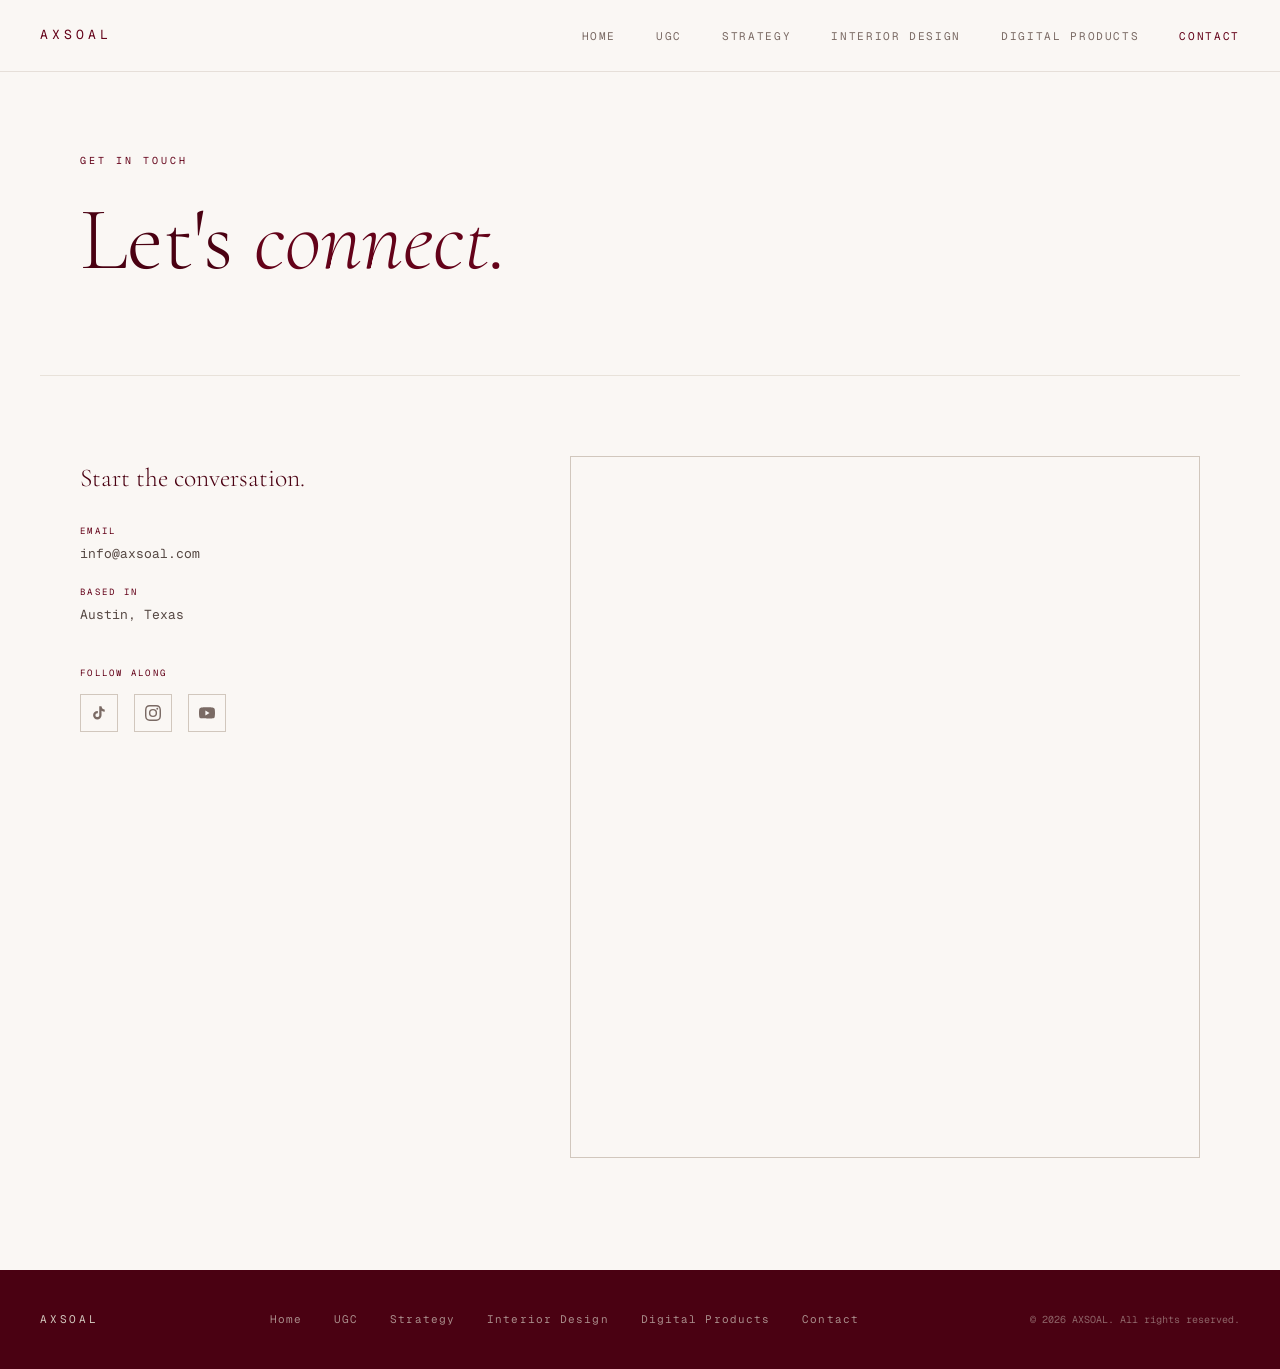
==== commit 7b9caee7: "Update file site" ====
--- a/contact.html
+++ b/contact.html
@@ -8,6 +8,32 @@
   <link rel="preconnect" href="https://fonts.gstatic.com" crossorigin />
   <link href="https://fonts.googleapis.com/css2?family=Cormorant+Garamond:ital,wght@0,300;0,400;1,300;1,400&family=Geist+Mono:wght@300;400&display=swap" rel="stylesheet" />
   <link rel="stylesheet" href="style.css" />
+  <style>
+    .google-form-wrapper {
+      position: relative;
+      width: 100%;
+    }
+
+    .google-form-wrapper iframe {
+      width: 100%;
+      min-height: 700px;
+      border: none;
+      display: block;
+      background: transparent;
+    }
+
+    .form-container {
+      background: var(--ivory);
+      border: 1px solid var(--linen);
+      overflow: hidden;
+    }
+
+    @media (max-width: 768px) {
+      .google-form-wrapper iframe {
+        min-height: 800px;
+      }
+    }
+  </style>
 </head>
 <body>
   <nav class="nav">
@@ -17,6 +43,7 @@
       <li><a href="ugc.html">UGC</a></li>
       <li><a href="strategy.html">Strategy</a></li>
       <li><a href="interior.html">Interior Design</a></li>
+      <li><a href="digital-products.html">Digital Products</a></li>
       <li><a href="contact.html" class="active">Contact</a></li>
     </ul>
     <button class="nav-toggle" aria-label="menu">☰</button>
@@ -59,39 +86,41 @@
         </div>
       </div>
 
-      <!-- Direct email contact -->
-      <div class="contact-form" style="display:flex;flex-direction:column;gap:20px;">
-
-        <div style="border-left:3px solid var(--wine);padding:14px 18px;background:var(--linen-light);">
-          <div style="font-size:9px;letter-spacing:0.22em;text-transform:uppercase;color:var(--wine);margin-bottom:6px;">Ready to connect?</div>
-          <div style="font-family:var(--font-serif);font-size:22px;font-weight:300;color:var(--wine-dark);margin-bottom:8px;">Send me an email directly.</div>
-          <div style="font-size:12px;color:var(--taupe-light);line-height:1.8;">Click below to open your email app with my address pre-filled. I typically respond within 48 hours.</div>
+      <!-- Embedded Google Form -->
+      <div class="contact-form">
+        <div class="form-container">
+          <div class="google-form-wrapper">
+            <iframe
+              src="https://docs.google.com/forms/d/e/1FAIpQLSeTmGXw0i3nZTTAhWpJiGNon8F0qJc2KH5o2T0_D7cgBablpg/viewform?embedded=true"
+              frameborder="0"
+              marginheight="0"
+              marginwidth="0"
+              loading="lazy"
+              title="Contact Form">
+              Loading…
+            </iframe>
+          </div>
         </div>
-
-        <a href="mailto:info@axsoal.com?subject=AXSOAL%20Inquiry" 
-           style="display:inline-block;background:var(--wine);color:#fff;font-family:var(--font-mono);font-size:11px;letter-spacing:0.16em;text-transform:uppercase;padding:14px 28px;text-decoration:none;text-align:center;transition:background 0.2s;"
-           onmouseover="this.style.background='var(--wine-dark)'"
-           onmouseout="this.style.background='var(--wine)'">
-          Email info@axsoal.com →
-        </a>
-
-        <div style="display:grid;grid-template-columns:1fr 1fr 1fr;gap:2px;background:var(--linen);">
-          <a href="mailto:info@axsoal.com?subject=UGC%20Content%20Inquiry" style="background:var(--ivory);padding:16px 14px;text-decoration:none;display:block;">
-            <div style="font-size:8px;letter-spacing:0.2em;text-transform:uppercase;color:var(--wine);margin-bottom:5px;">01</div>
-            <div style="font-family:var(--font-serif);font-size:15px;color:var(--wine-dark);margin-bottom:4px;">UGC Content</div>
-            <div style="font-size:10px;color:var(--taupe-light);">Email about content creation →</div>
-          </a>
-          <a href="mailto:info@axsoal.com?subject=Social%20Media%20Strategy%20Inquiry" style="background:var(--ivory);padding:16px 14px;text-decoration:none;display:block;">
-            <div style="font-size:8px;letter-spacing:0.2em;text-transform:uppercase;color:var(--wine);margin-bottom:5px;">02</div>
-            <div style="font-family:var(--font-serif);font-size:15px;color:var(--wine-dark);margin-bottom:4px;">Strategy</div>
-            <div style="font-size:10px;color:var(--taupe-light);">Email about social strategy →</div>
-          </a>
-          <a href="mailto:info@axsoal.com?subject=Interior%20Design%20Inquiry" style="background:var(--ivory);padding:16px 14px;text-decoration:none;display:block;">
-            <div style="font-size:8px;letter-spacing:0.2em;text-transform:uppercase;color:var(--wine);margin-bottom:5px;">03</div>
-            <div style="font-family:var(--font-serif);font-size:15px;color:var(--wine-dark);margin-bottom:4px;">Interior Design</div>
-            <div style="font-size:10px;color:var(--taupe-light);">Email about design →</div>
-          </a>
-        </div>
-
       </div>
 
+    </div>
+  </section>
+
+  <footer class="footer">
+    <div class="footer-inner">
+      <span class="footer-logo">AXSOAL</span>
+      <div class="footer-links">
+        <a href="index.html">Home</a>
+        <a href="ugc.html">UGC</a>
+        <a href="strategy.html">Strategy</a>
+        <a href="interior.html">Interior Design</a>
+        <a href="digital-products.html">Digital Products</a>
+        <a href="contact.html">Contact</a>
+      </div>
+      <span class="footer-copy">© 2026 AXSOAL. All rights reserved.</span>
+    </div>
+  </footer>
+
+  <script src="nav.js"></script>
+</body>
+</html>
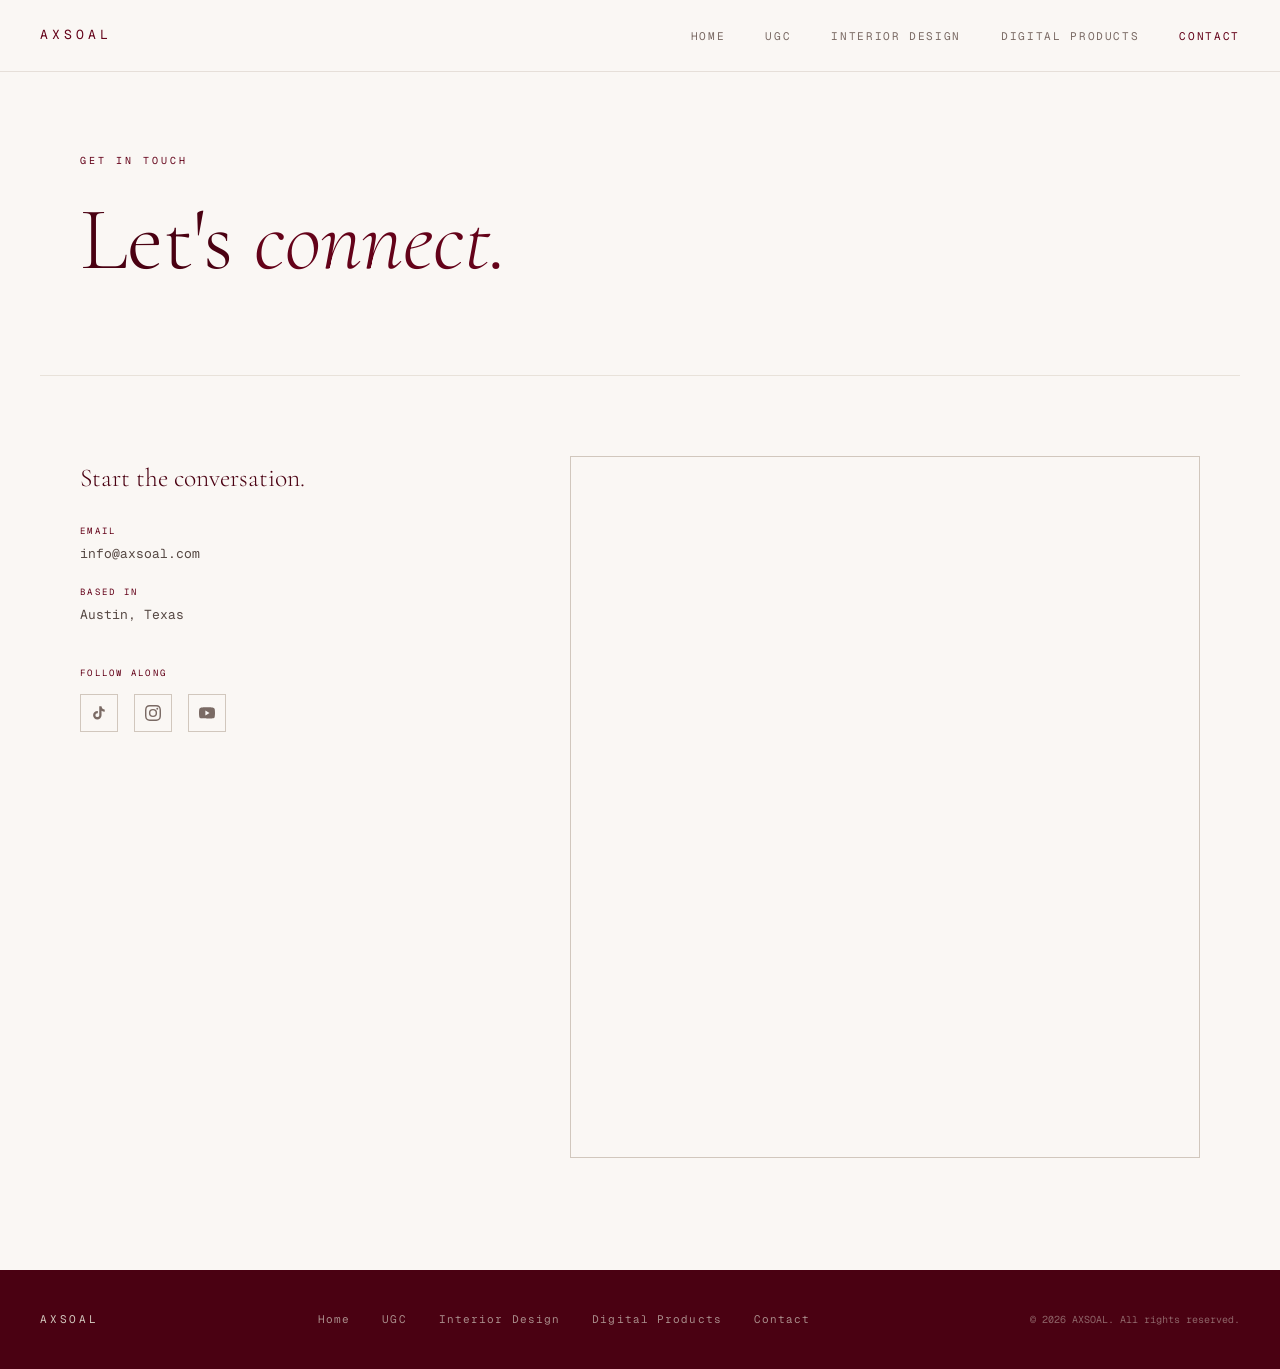
==== commit fd19bd55: "remove strategy page and update tiktok links" ====
--- a/contact.html
+++ b/contact.html
@@ -41,7 +41,6 @@
     <ul class="nav-links">
       <li><a href="index.html">Home</a></li>
       <li><a href="ugc.html">UGC</a></li>
-      <li><a href="strategy.html">Strategy</a></li>
       <li><a href="interior.html">Interior Design</a></li>
       <li><a href="digital-products.html">Digital Products</a></li>
       <li><a href="contact.html" class="active">Contact</a></li>
@@ -73,7 +72,7 @@
         <div class="contact-detail" style="margin-top:2.5rem;">
           <div class="contact-detail-label">Follow Along</div>
           <div class="contact-socials">
-            <a href="https://www.tiktok.com/@anniexyaps" target="_blank" aria-label="TikTok" class="story-social-link">
+            <a href="https://www.tiktok.com/@axsoal" target="_blank" aria-label="TikTok" class="story-social-link">
               <svg viewBox="0 0 24 24" fill="currentColor"><path d="M19.59 6.69a4.83 4.83 0 0 1-3.77-4.25V2h-3.45v13.67a2.89 2.89 0 0 1-2.88 2.5 2.89 2.89 0 0 1-2.89-2.89 2.89 2.89 0 0 1 2.89-2.89c.28 0 .54.04.79.1V9.01a6.33 6.33 0 0 0-.79-.05 6.34 6.34 0 0 0-6.34 6.34 6.34 6.34 0 0 0 6.34 6.34 6.34 6.34 0 0 0 6.33-6.34V8.69a8.18 8.18 0 0 0 4.78 1.52V6.76a4.85 4.85 0 0 1-1.01-.07z"/></svg>
             </a>
             <a href="https://www.instagram.com/axsoal" target="_blank" aria-label="Instagram" class="story-social-link">
@@ -112,7 +111,6 @@
       <div class="footer-links">
         <a href="index.html">Home</a>
         <a href="ugc.html">UGC</a>
-        <a href="strategy.html">Strategy</a>
         <a href="interior.html">Interior Design</a>
         <a href="digital-products.html">Digital Products</a>
         <a href="contact.html">Contact</a>
--- a/style.css
+++ b/style.css
@@ -72,9 +72,9 @@
 .story-label, .services-label { font-size: 10px; letter-spacing: 0.3em; text-transform: uppercase; color: var(--wine); margin-bottom: 3.5rem; max-width: var(--max-w); margin-left: auto; margin-right: auto; }
 .story-grid { display: grid; grid-template-columns: 280px 1fr; gap: 4rem; max-width: var(--max-w); margin: 0 auto; align-items: start; }
 .story-image-block { position: relative; }
-.story-img-placeholder { width: 100%; aspect-ratio: 3/4; background: var(--linen); display: flex; align-items: center; justify-content: center; }
+.story-img-placeholder { width: 100%; aspect-ratio: 3/4; background: var(--linen); display: block; overflow: hidden; }
 .story-img-placeholder span { font-size: 11px; letter-spacing: 0.15em; color: var(--white); text-transform: uppercase; opacity: 0.8; }
-.story-img-placeholder img { width: 100%; height: 100%; object-fit: cover; display: block; }
+.story-img-placeholder img { width: 100%; height: 100%; object-fit: cover; object-position: center top; display: block; }
 .story-img-tag {
   display: block;
   background: var(--wine);
@@ -329,15 +329,16 @@
 /* UGC PHONES */
 .ugc-intro-section { padding: 4rem 2.5rem 2rem; max-width: var(--max-w); margin: 0 auto; }
 .ugc-phones-section { padding: 2rem 2.5rem 5rem; max-width: var(--max-w); margin: 0 auto; }
-.ugc-phones-grid { display: grid; grid-template-columns: repeat(auto-fill, minmax(200px,1fr)); gap: 2.5rem; justify-items: center; }
-
-.iphone-frame { width: 200px; position: relative; cursor: pointer; }
+.ugc-phones-grid { display: grid; grid-template-columns: repeat(4, 1fr); gap: 2.5rem; justify-items: center; }
+
+.iphone-frame { width: 100%; position: relative; cursor: pointer; display: flex; flex-direction: column; align-items: center; }
 .iphone-outer {
   width: 200px; height: 432px;
   background: #1c1c1e;
   border-radius: 38px;
   padding: 14px 10px;
   position: relative;
+  overflow: hidden;
   box-shadow: inset 0 0 0 2px #3a3a3c, 0 0 0 1px #111, 6px 14px 36px rgba(100,2,25,0.2);
 }
 .iphone-outer::before {
@@ -425,7 +426,8 @@
   .nav-links { display: none; }
   .nav-toggle { display: block; }
   .story-grid { grid-template-columns: 1fr; gap: 3rem; }
-  .story-img-placeholder { aspect-ratio: 4/3; }
+  .story-img-placeholder { aspect-ratio: 3/4; max-height: 480px; }
+
   .story-img-tag { right: 0; }
   .services-grid { grid-template-columns: 1fr; }
   .portfolio-grid { grid-template-columns: 1fr 1fr; }
@@ -435,15 +437,21 @@
   .ugc-stats { grid-template-columns: 1fr; }
   .ugc-phones-grid { grid-template-columns: repeat(2,1fr); }
   .footer-inner { flex-direction: column; text-align: center; }
+  .footer { padding: 1.5rem 1.5rem; }
+  .footer-links { flex-direction: column; align-items: center; gap: 0.75rem; }
+  .cta-band { padding: 3rem 1.5rem; }
 }
 @media (max-width: 500px) {
   .nav { padding: 0 1.25rem; }
-  .hero, .story, .services, .portfolio-section, .contact-section, .ugc-intro-section, .ugc-phones-section { padding-left: 1.25rem; padding-right: 1.25rem; }
+  .hero, .story, .services, .portfolio-section, .contact-section, .ugc-intro-section { padding-left: 1.25rem; padding-right: 1.25rem; }
+  .ugc-phones-section { padding-left: 0.75rem; padding-right: 0.75rem; padding-top: 1rem; padding-bottom: 2rem; max-width: 100%; }
+  .ugc-featured-section { padding-left: 1.25rem; padding-right: 1.25rem; }
   .portfolio-grid { grid-template-columns: 1fr; }
   .p-card.wide, .p-card.tall, .p-card.half, .p-card.third, .p-card.full { grid-column: span 1; }
-  .ugc-phones-grid { grid-template-columns: repeat(2,1fr); gap: 1.25rem; }
-  .iphone-frame, .iphone-outer { width: 155px; }
-  .iphone-outer { height: 334px; }
+  .ugc-phones-grid { grid-template-columns: repeat(2,1fr) !important; gap: 0.5rem; padding: 0; }
+  .iphone-frame { width: 100% !important; max-width: 100% !important; }
+  .iphone-screen { border-radius: 18px !important; }
+  .iphone-outer { width: 100% !important; max-width: 100% !important; height: auto !important; aspect-ratio: 9/19.5; overflow: hidden !important; border-radius: 24px !important; padding: 8px 6px !important; }
 }
 
 /* ===== UGC ROW LABELS ===== */
@@ -458,7 +466,7 @@
   margin-top: 1rem;
 }
 .ugc-row-label:first-child { border-top: none; margin-top: 0; padding-top: 0; }
-.ugc-phones-grid { display: grid; grid-template-columns: repeat(4, 1fr); gap: 2rem; justify-items: center; }
+
 
 /* ===== WHY CONTENT CREATION ===== */
 .ugc-why { background: var(--wine-dark); padding: 6rem 2.5rem; }
@@ -498,15 +506,10 @@
 
 /* ===== RESPONSIVE UPDATES ===== */
 @media (max-width: 900px) {
-  .ugc-phones-grid { grid-template-columns: repeat(2,1fr); }
   .strategy-stats-grid { grid-template-columns: repeat(2,1fr); }
   .strategy-cases-grid { grid-template-columns: 1fr; }
 }
-@media (max-width: 500px) {
-  .ugc-phones-grid { grid-template-columns: repeat(2,1fr); gap: 1rem; }
-  .iphone-frame, .iphone-outer { width: 100%; max-width: 160px; }
-  .iphone-outer { height: auto; aspect-ratio: 9/19.5; }
-}
+
 
 /* ===== UGC FEATURED VIRAL ROW ===== */
 .ugc-featured-section {
@@ -590,6 +593,7 @@
 @media (max-width: 900px) {
   .ugc-featured-inner { grid-template-columns: 1fr; gap: 2rem; }
   .ugc-featured-stats { grid-template-columns: repeat(2, 1fr); }
+  .ugc-featured-phone { max-width: 200px; margin: 0 auto; width: 100%; }
 }
 
 /* ===== UGC FEATURED TIKTOK LINK ===== */
@@ -635,6 +639,7 @@
   margin-top: 12px;
   text-align: center;
   padding: 0 4px;
+  width: 100%;
 }
 .ugc-phone-cat {
   font-size: 9px;
@@ -694,3 +699,105 @@
 .play-overlay:hover .play-btn {
   transform: scale(1.08);
 }
+
+/* ---------- Brand carousel (uses the site's existing :root variables) ---------- */
+.brand-carousel {
+  padding: 4.5rem 0;
+  background: var(--linen-light);
+  border-top: 1px solid var(--linen);
+  border-bottom: 1px solid var(--linen);
+  text-align: center;
+  overflow: hidden;
+}
+
+.brand-carousel__eyebrow {
+  font-family: var(--font-mono);
+  font-size: 10px;
+  letter-spacing: 0.3em;
+  text-transform: uppercase;
+  color: var(--wine);
+  margin-bottom: 1rem;
+}
+
+.brand-carousel__title {
+  font-family: var(--font-serif);
+  font-weight: 300;
+  font-size: clamp(2rem, 4vw, 3rem);
+  line-height: 1.1;
+  color: var(--wine-dark);
+  margin-bottom: 3rem;
+  padding: 0 1.5rem;
+}
+
+.brand-carousel__title em { font-style: italic; color: var(--wine); }
+
+/* Fades the logos out at the left and right edges */
+.brand-carousel__viewport {
+  overflow: hidden;
+  -webkit-mask-image: linear-gradient(to right, transparent, #000 10%, #000 90%, transparent);
+          mask-image: linear-gradient(to right, transparent, #000 10%, #000 90%, transparent);
+}
+
+.brand-carousel__track {
+  display: flex;
+  width: max-content;
+  animation: brand-scroll 55s linear infinite;  /* lower = faster */
+}
+
+.brand-carousel__viewport:hover .brand-carousel__track {
+  animation-play-state: paused;
+}
+
+.brand-carousel__list {
+  display: flex;
+  align-items: center;
+  gap: 72px;
+  margin: 0;
+  padding: 0 36px;
+  list-style: none;
+}
+
+.brand-carousel__list li {
+  flex: 0 0 auto;
+  display: flex;
+  align-items: center;
+  justify-content: center;
+  height: 64px;
+}
+
+/* Logos are pre-colored Warm Taupe; --w on each img sets its size */
+.brand-carousel__list img {
+  display: block;
+  width: var(--w, 90px);
+  height: auto;
+  opacity: 0.8;
+  transition: opacity 0.3s ease;
+}
+
+.brand-carousel__list img:hover { opacity: 1; }
+
+@keyframes brand-scroll {
+  from { transform: translateX(0); }
+  to   { transform: translateX(-50%); }
+}
+
+/* Phones: smaller logos, tighter spacing */
+@media (max-width: 600px) {
+  .brand-carousel { padding: 3.5rem 0; }
+  .brand-carousel__list { gap: 44px; padding: 0 22px; }
+  .brand-carousel__list li { height: 48px; }
+  .brand-carousel__list img { width: calc(var(--w, 90px) * 0.75); }
+  .brand-carousel__track { animation-duration: 40s; }
+}
+
+/* Respect visitors who turn off motion: show a static wrapped grid instead */
+@media (prefers-reduced-motion: reduce) {
+  .brand-carousel__viewport { -webkit-mask-image: none; mask-image: none; }
+  .brand-carousel__track { animation: none; width: auto; justify-content: center; }
+  .brand-carousel__list { flex-wrap: wrap; justify-content: center; row-gap: 32px; }
+  .brand-carousel__list[aria-hidden="true"] { display: none; }
+}
+
+/* Homepage services: 2 cards */
+.services-grid--two { grid-template-columns: repeat(2,1fr); }
+@media (max-width: 900px) { .services-grid--two { grid-template-columns: 1fr; } }
